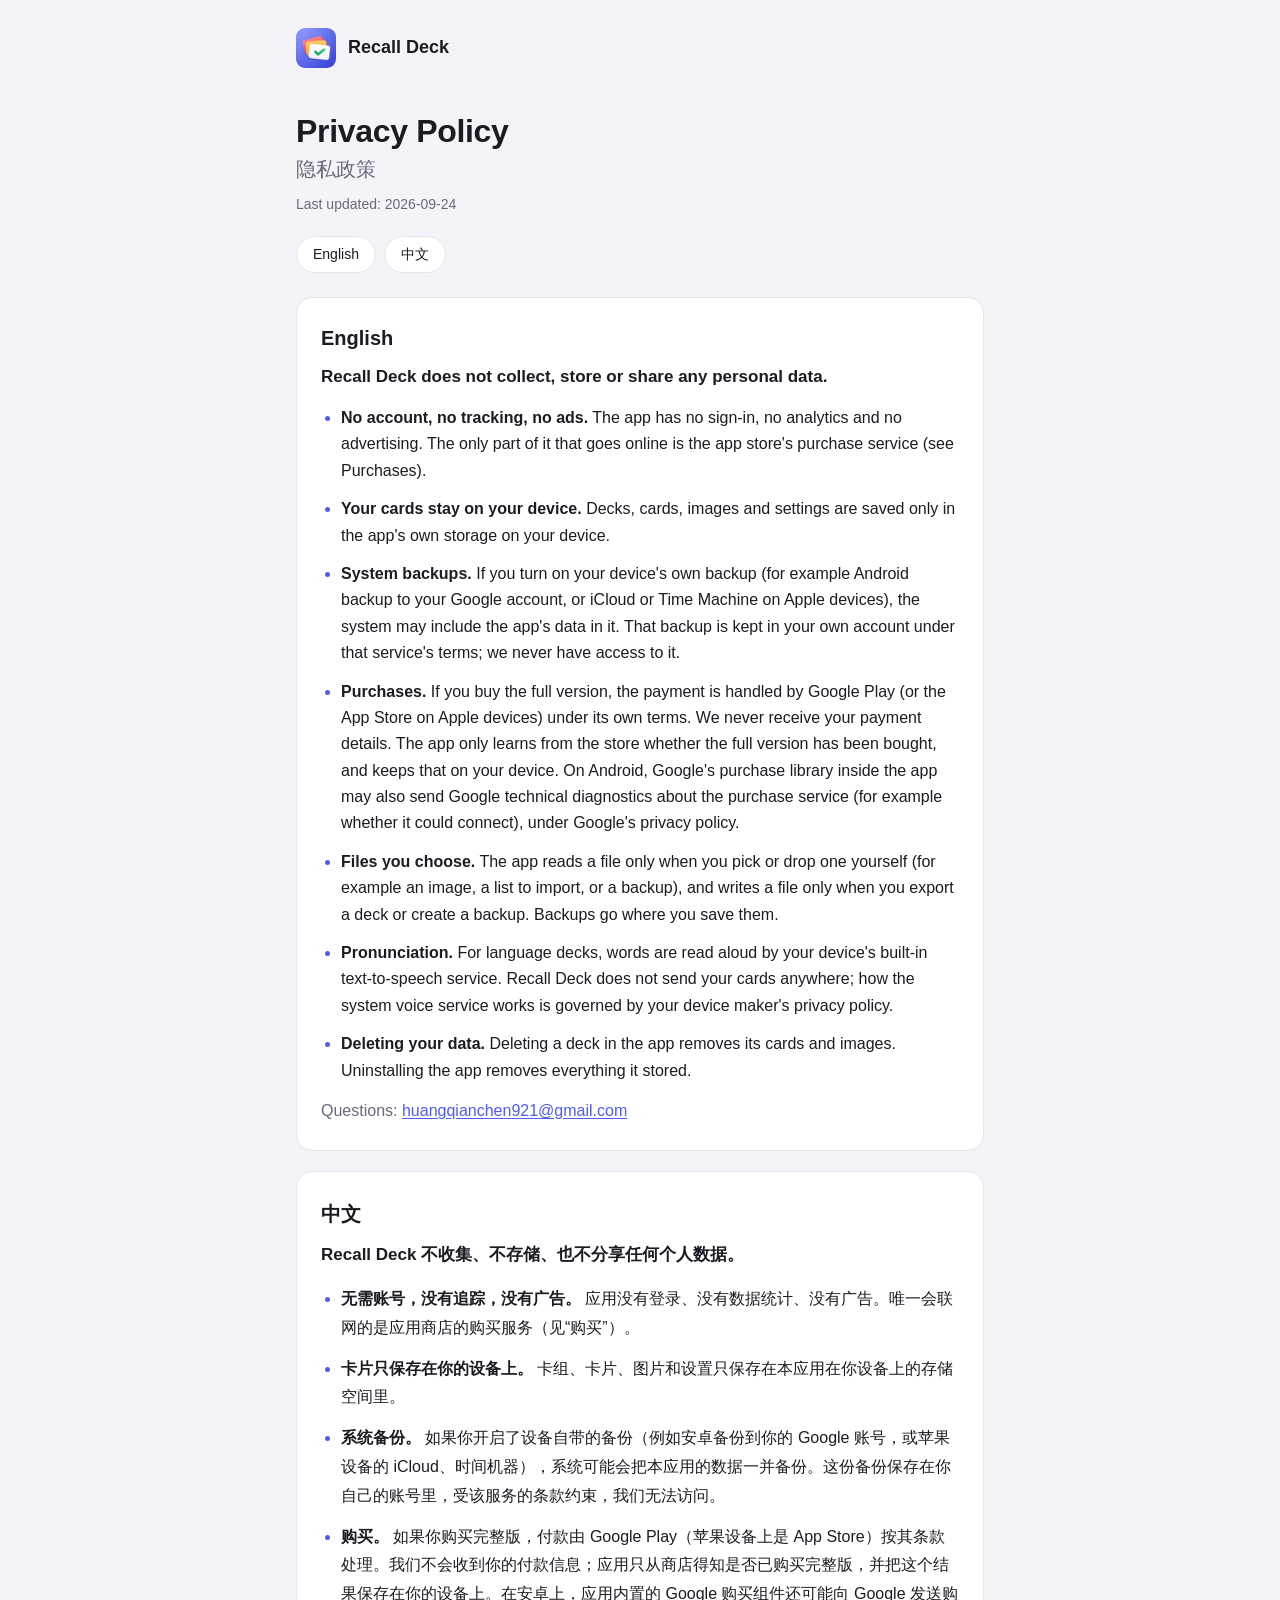
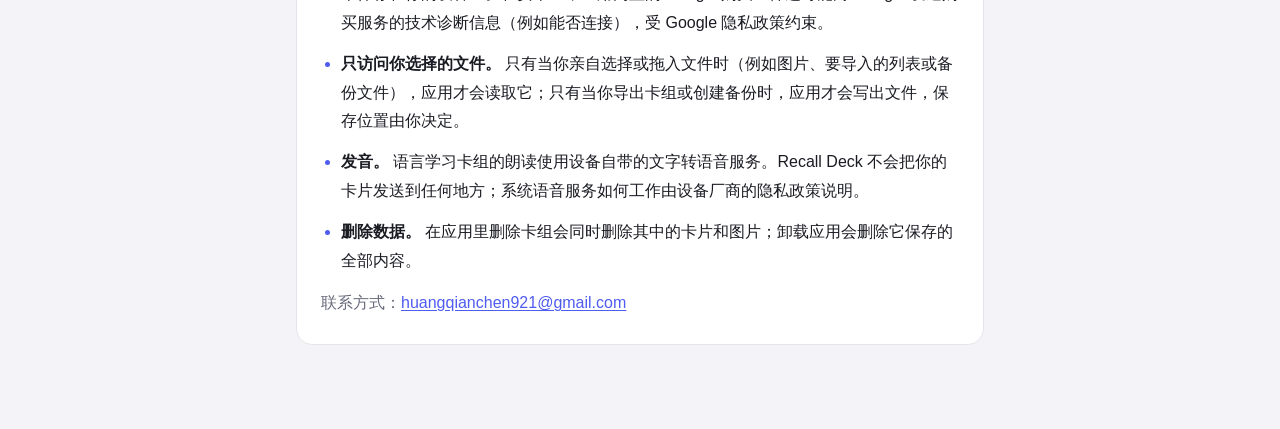
==== privacy/index.html @ 1d6e71d0 "Recall Deck website with the privacy policy The privacy page is generated from PRIVACY.md in the app" ====
<!doctype html>
<html lang="en">
<head>
<meta charset="utf-8">
<meta name="viewport" content="width=device-width, initial-scale=1">
<title>Privacy Policy · Recall Deck</title>
<meta name="description" content="Recall Deck does not collect, store or share any personal data.">
<link rel="icon" href="../icon.png">
<link rel="stylesheet" href="../style.css">
</head>
<body>
<div class="wrap">
<header><a class="brand" href="../"><img class="icon" src="../icon.png" alt="" width="40" height="40">Recall Deck</a></header>
<main>
<h1>Privacy Policy<span class="alt" lang="zh-Hans">隐私政策</span></h1>
<p class="meta">Last updated: 2026-09-24</p>
<nav class="langs" aria-label="Language"><a href="#en" lang="en">English</a> <a href="#zh" lang="zh-Hans">中文</a></nav>
<section id="en" lang="en">
<h2>English</h2>
<p class="lead">Recall Deck does not collect, store or share any personal data.</p>
<ul>
<li><strong>No account, no tracking, no ads.</strong> The app has no sign-in, no analytics and no advertising. The only part of it that goes online is the app store's purchase service (see Purchases).</li>
<li><strong>Your cards stay on your device.</strong> Decks, cards, images and settings are saved only in the app's own storage on your device.</li>
<li><strong>System backups.</strong> If you turn on your device's own backup (for example Android backup to your Google account, or iCloud or Time Machine on Apple devices), the system may include the app's data in it. That backup is kept in your own account under that service's terms; we never have access to it.</li>
<li><strong>Purchases.</strong> If you buy the full version, the payment is handled by Google Play (or the App Store on Apple devices) under its own terms. We never receive your payment details. The app only learns from the store whether the full version has been bought, and keeps that on your device. On Android, Google's purchase library inside the app may also send Google technical diagnostics about the purchase service (for example whether it could connect), under Google's privacy policy.</li>
<li><strong>Files you choose.</strong> The app reads a file only when you pick or drop one yourself (for example an image, a list to import, or a backup), and writes a file only when you export a deck or create a backup. Backups go where you save them.</li>
<li><strong>Pronunciation.</strong> For language decks, words are read aloud by your device's built-in text-to-speech service. Recall Deck does not send your cards anywhere; how the system voice service works is governed by your device maker's privacy policy.</li>
<li><strong>Deleting your data.</strong> Deleting a deck in the app removes its cards and images. Uninstalling the app removes everything it stored.</li>
</ul>
<p class="contact">Questions: <a href="mailto:huangqianchen921@gmail.com">huangqianchen921@gmail.com</a></p>
</section>
<section id="zh" lang="zh-Hans">
<h2>中文</h2>
<p class="lead">Recall Deck 不收集、不存储、也不分享任何个人数据。</p>
<ul>
<li><strong>无需账号，没有追踪，没有广告。</strong> 应用没有登录、没有数据统计、没有广告。唯一会联网的是应用商店的购买服务（见“购买”）。</li>
<li><strong>卡片只保存在你的设备上。</strong> 卡组、卡片、图片和设置只保存在本应用在你设备上的存储空间里。</li>
<li><strong>系统备份。</strong> 如果你开启了设备自带的备份（例如安卓备份到你的 Google 账号，或苹果设备的 iCloud、时间机器），系统可能会把本应用的数据一并备份。这份备份保存在你自己的账号里，受该服务的条款约束，我们无法访问。</li>
<li><strong>购买。</strong> 如果你购买完整版，付款由 Google Play（苹果设备上是 App Store）按其条款处理。我们不会收到你的付款信息；应用只从商店得知是否已购买完整版，并把这个结果保存在你的设备上。在安卓上，应用内置的 Google 购买组件还可能向 Google 发送购买服务的技术诊断信息（例如能否连接），受 Google 隐私政策约束。</li>
<li><strong>只访问你选择的文件。</strong> 只有当你亲自选择或拖入文件时（例如图片、要导入的列表或备份文件），应用才会读取它；只有当你导出卡组或创建备份时，应用才会写出文件，保存位置由你决定。</li>
<li><strong>发音。</strong> 语言学习卡组的朗读使用设备自带的文字转语音服务。Recall Deck 不会把你的卡片发送到任何地方；系统语音服务如何工作由设备厂商的隐私政策说明。</li>
<li><strong>删除数据。</strong> 在应用里删除卡组会同时删除其中的卡片和图片；卸载应用会删除它保存的全部内容。</li>
</ul>
<p class="contact">联系方式：<a href="mailto:huangqianchen921@gmail.com">huangqianchen921@gmail.com</a></p>
</section>
</main>
</div>
</body>
</html>
---- style.css ----
/* Colours follow the app's theme (lib/ui/theme.dart). */
:root {
  color-scheme: light;
  --bg: #f4f4f8;
  --surface: #ffffff;
  --text: #1b1c23;
  --muted: #686a7c;
  --border: #e4e4ec;
  --link: #4f5cf0;
  --button: #4f5cf0;
  --on-button: #ffffff;
}

@media (prefers-color-scheme: dark) {
  :root {
    color-scheme: dark;
    --bg: #15161c;
    --surface: #1b1c23;
    --text: #ececf1;
    --muted: #9c9eb1;
    --border: #2b2c37;
    --link: #8a94ff;
    --button: #5865f2;
    --on-button: #ffffff;
  }
}

* {
  box-sizing: border-box;
}

html {
  -webkit-text-size-adjust: 100%;
  text-size-adjust: 100%;
}

body {
  margin: 0;
  background: var(--bg);
  color: var(--text);
  font: 16px/1.65 -apple-system, BlinkMacSystemFont, "Segoe UI", Roboto, "Helvetica Neue", Arial,
    "PingFang SC", "Hiragino Sans GB", "Microsoft YaHei", "Noto Sans CJK SC", "Noto Sans SC", sans-serif;
}

a {
  color: var(--link);
  text-underline-offset: 2px;
}

.wrap {
  max-width: 720px;
  margin: 0 auto;
  padding: 28px 16px 64px;
}

.brand {
  display: inline-flex;
  align-items: center;
  gap: 12px;
  color: inherit;
  font-size: 18px;
  font-weight: 600;
  text-decoration: none;
}

.icon {
  display: block;
  width: 40px;
  height: 40px;
  border-radius: 22.5%;
}

h1 {
  margin: 36px 0 0;
  font-size: 32px;
  line-height: 1.2;
  letter-spacing: -0.01em;
}

h1 .alt {
  display: block;
  margin-top: 6px;
  color: var(--muted);
  font-size: 20px;
  font-weight: 500;
  letter-spacing: 0;
}

.meta {
  margin: 12px 0 0;
  color: var(--muted);
  font-size: 14px;
}

.langs {
  display: flex;
  flex-wrap: wrap;
  gap: 8px;
  margin: 20px 0 24px;
}

.langs a {
  padding: 6px 16px;
  border: 1px solid var(--border);
  border-radius: 999px;
  background: var(--surface);
  color: inherit;
  font-size: 14px;
  text-decoration: none;
}

.langs a:hover {
  border-color: var(--link);
  color: var(--link);
}

section {
  margin: 0 0 20px;
  padding: 4px 24px 12px;
  border: 1px solid var(--border);
  border-radius: 16px;
  background: var(--surface);
  scroll-margin-top: 16px;
}

section[lang^="zh"] {
  line-height: 1.8;
}

h2 {
  margin: 20px 0 8px;
  font-size: 20px;
}

p {
  margin: 0 0 14px;
}

.lead {
  font-size: 17px;
  font-weight: 600;
}

.contact {
  color: var(--muted);
}

ul {
  margin: 0 0 14px;
  padding-left: 1.25em;
}

li {
  margin: 0 0 12px;
}

li::marker {
  color: var(--link);
}

/* Home page */

.home {
  display: flex;
  min-height: 100vh;
  align-items: center;
  justify-content: center;
  text-align: center;
}

.home .icon {
  width: 96px;
  height: 96px;
  margin: 0 auto 20px;
}

.home h1 {
  margin: 0;
}

.tagline {
  margin: 10px 0 0;
  color: var(--muted);
  font-size: 17px;
}

.links {
  display: flex;
  flex-wrap: wrap;
  justify-content: center;
  gap: 10px;
  margin-top: 28px;
}

.button {
  padding: 10px 22px;
  border-radius: 999px;
  background: var(--button);
  color: var(--on-button);
  font-weight: 600;
  text-decoration: none;
}

.home .contact {
  margin-top: 18px;
  font-size: 14px;
}

@media (max-width: 480px) {
  h1 {
    font-size: 28px;
  }

  section {
    padding: 2px 16px 8px;
    border-radius: 14px;
  }
}
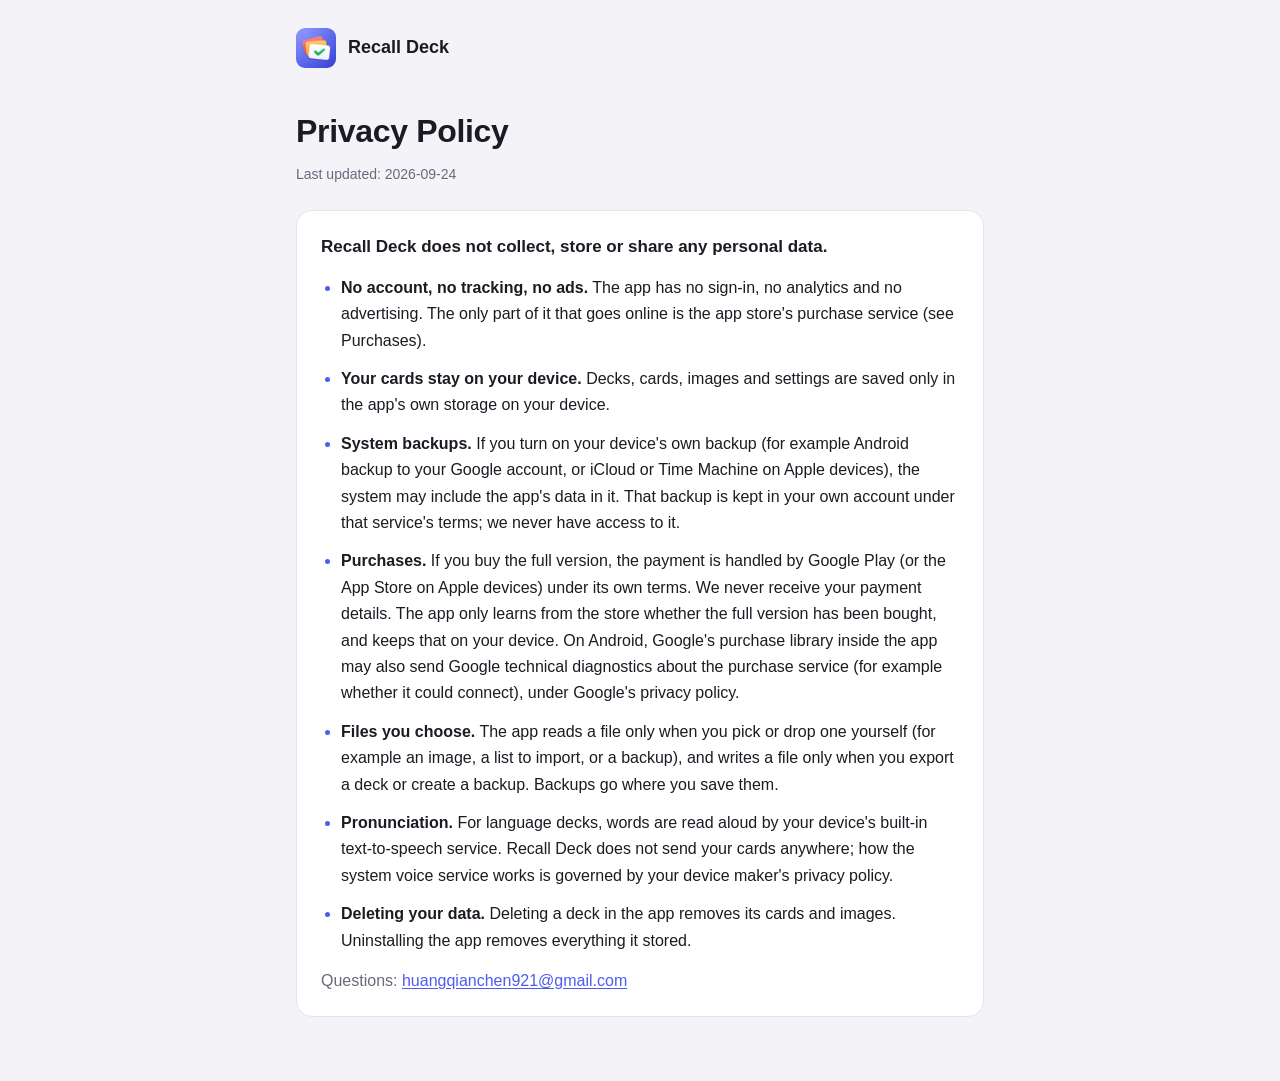
==== commit f151a665: "English-only privacy policy and home page Co-Authored-By: Claude Opus 5.5 <noreply@anthropic.com>" ====
--- a/privacy/index.html
+++ b/privacy/index.html
@@ -12,11 +12,9 @@
 <div class="wrap">
 <header><a class="brand" href="../"><img class="icon" src="../icon.png" alt="" width="40" height="40">Recall Deck</a></header>
 <main>
-<h1>Privacy Policy<span class="alt" lang="zh-Hans">隐私政策</span></h1>
+<h1>Privacy Policy</h1>
 <p class="meta">Last updated: 2026-09-24</p>
-<nav class="langs" aria-label="Language"><a href="#en" lang="en">English</a> <a href="#zh" lang="zh-Hans">中文</a></nav>
-<section id="en" lang="en">
-<h2>English</h2>
+<section>
 <p class="lead">Recall Deck does not collect, store or share any personal data.</p>
 <ul>
 <li><strong>No account, no tracking, no ads.</strong> The app has no sign-in, no analytics and no advertising. The only part of it that goes online is the app store's purchase service (see Purchases).</li>
@@ -29,20 +27,6 @@
 </ul>
 <p class="contact">Questions: <a href="mailto:huangqianchen921@gmail.com">huangqianchen921@gmail.com</a></p>
 </section>
-<section id="zh" lang="zh-Hans">
-<h2>中文</h2>
-<p class="lead">Recall Deck 不收集、不存储、也不分享任何个人数据。</p>
-<ul>
-<li><strong>无需账号，没有追踪，没有广告。</strong> 应用没有登录、没有数据统计、没有广告。唯一会联网的是应用商店的购买服务（见“购买”）。</li>
-<li><strong>卡片只保存在你的设备上。</strong> 卡组、卡片、图片和设置只保存在本应用在你设备上的存储空间里。</li>
-<li><strong>系统备份。</strong> 如果你开启了设备自带的备份（例如安卓备份到你的 Google 账号，或苹果设备的 iCloud、时间机器），系统可能会把本应用的数据一并备份。这份备份保存在你自己的账号里，受该服务的条款约束，我们无法访问。</li>
-<li><strong>购买。</strong> 如果你购买完整版，付款由 Google Play（苹果设备上是 App Store）按其条款处理。我们不会收到你的付款信息；应用只从商店得知是否已购买完整版，并把这个结果保存在你的设备上。在安卓上，应用内置的 Google 购买组件还可能向 Google 发送购买服务的技术诊断信息（例如能否连接），受 Google 隐私政策约束。</li>
-<li><strong>只访问你选择的文件。</strong> 只有当你亲自选择或拖入文件时（例如图片、要导入的列表或备份文件），应用才会读取它；只有当你导出卡组或创建备份时，应用才会写出文件，保存位置由你决定。</li>
-<li><strong>发音。</strong> 语言学习卡组的朗读使用设备自带的文字转语音服务。Recall Deck 不会把你的卡片发送到任何地方；系统语音服务如何工作由设备厂商的隐私政策说明。</li>
-<li><strong>删除数据。</strong> 在应用里删除卡组会同时删除其中的卡片和图片；卸载应用会删除它保存的全部内容。</li>
-</ul>
-<p class="contact">联系方式：<a href="mailto:huangqianchen921@gmail.com">huangqianchen921@gmail.com</a></p>
-</section>
 </main>
 </div>
 </body>
--- a/style.css
+++ b/style.css
@@ -38,8 +38,7 @@
   margin: 0;
   background: var(--bg);
   color: var(--text);
-  font: 16px/1.65 -apple-system, BlinkMacSystemFont, "Segoe UI", Roboto, "Helvetica Neue", Arial,
-    "PingFang SC", "Hiragino Sans GB", "Microsoft YaHei", "Noto Sans CJK SC", "Noto Sans SC", sans-serif;
+  font: 16px/1.65 -apple-system, BlinkMacSystemFont, "Segoe UI", Roboto, "Helvetica Neue", Arial, sans-serif;
 }
 
 a {
@@ -77,59 +76,17 @@
   letter-spacing: -0.01em;
 }
 
-h1 .alt {
-  display: block;
-  margin-top: 6px;
-  color: var(--muted);
-  font-size: 20px;
-  font-weight: 500;
-  letter-spacing: 0;
-}
-
 .meta {
-  margin: 12px 0 0;
+  margin: 12px 0 24px;
   color: var(--muted);
   font-size: 14px;
 }
 
-.langs {
-  display: flex;
-  flex-wrap: wrap;
-  gap: 8px;
-  margin: 20px 0 24px;
-}
-
-.langs a {
-  padding: 6px 16px;
-  border: 1px solid var(--border);
-  border-radius: 999px;
-  background: var(--surface);
-  color: inherit;
-  font-size: 14px;
-  text-decoration: none;
-}
-
-.langs a:hover {
-  border-color: var(--link);
-  color: var(--link);
-}
-
 section {
-  margin: 0 0 20px;
-  padding: 4px 24px 12px;
+  padding: 22px 24px 8px;
   border: 1px solid var(--border);
   border-radius: 16px;
   background: var(--surface);
-  scroll-margin-top: 16px;
-}
-
-section[lang^="zh"] {
-  line-height: 1.8;
-}
-
-h2 {
-  margin: 20px 0 8px;
-  font-size: 20px;
 }
 
 p {
@@ -212,7 +169,7 @@
   }
 
   section {
-    padding: 2px 16px 8px;
+    padding: 18px 16px 4px;
     border-radius: 14px;
   }
 }
